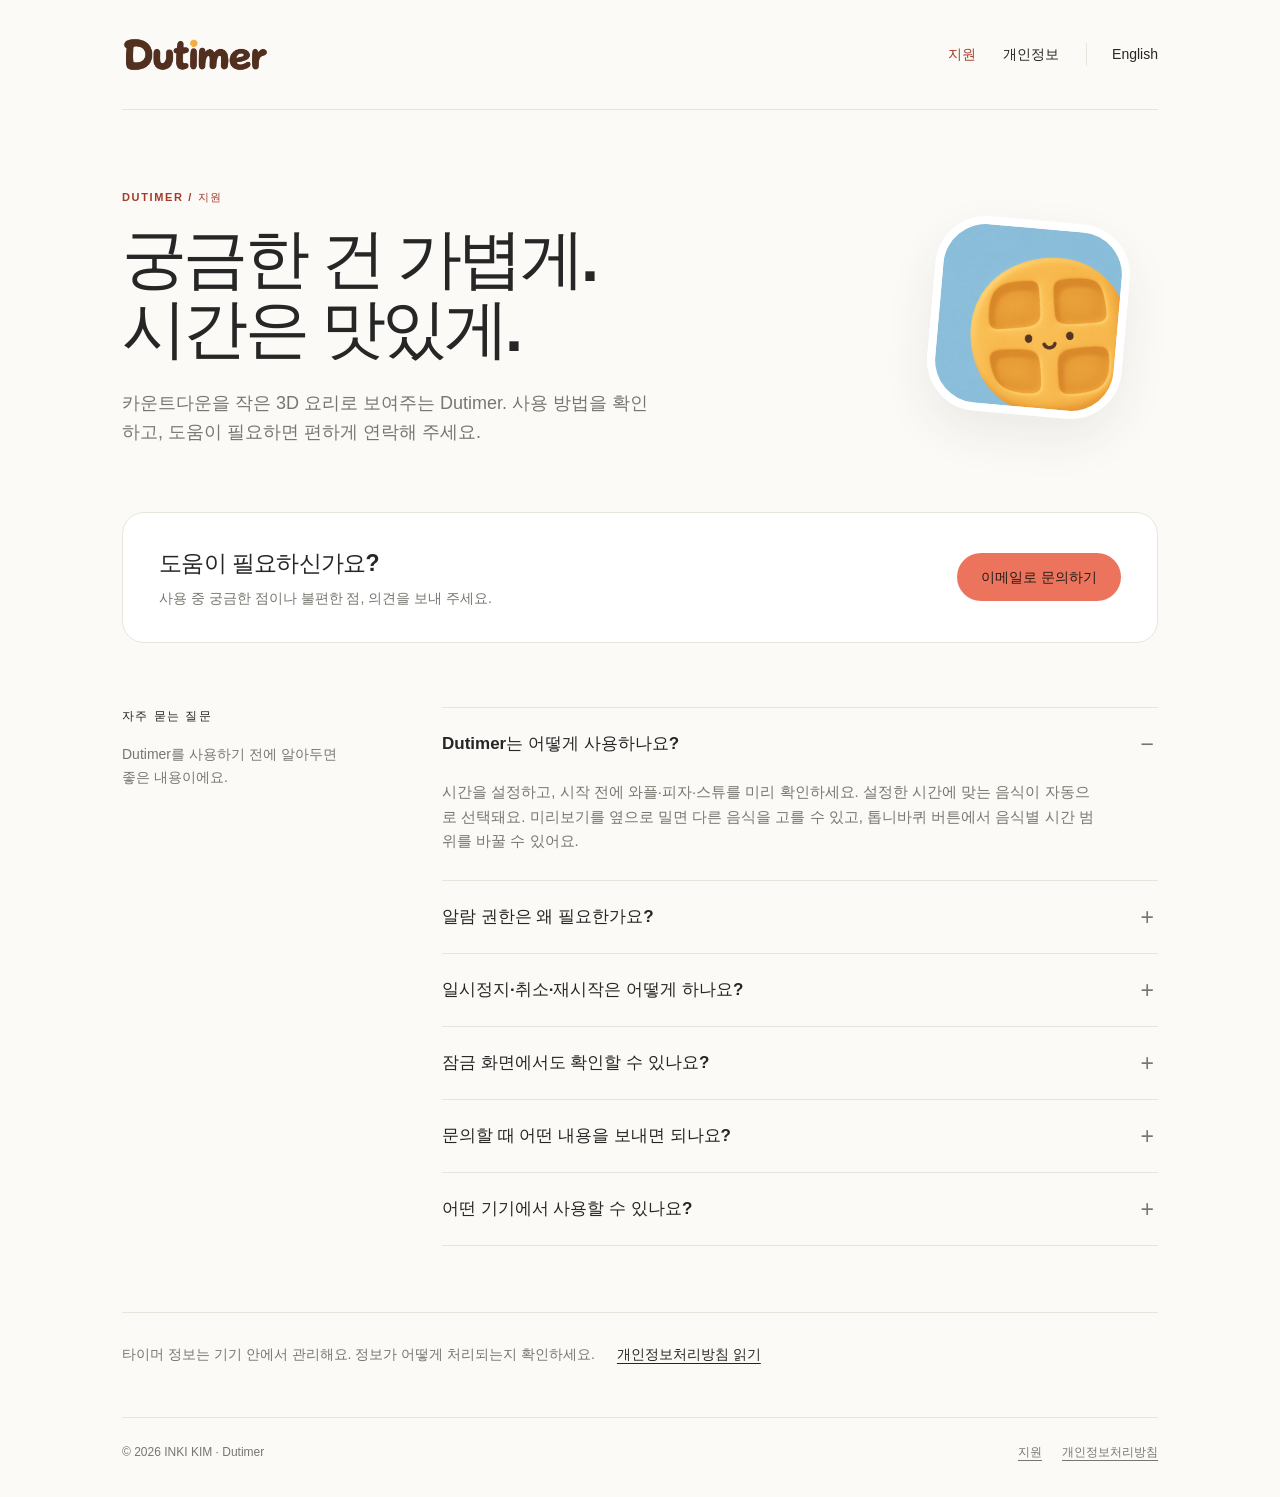
==== ko.html @ 81cfe1af "Publish Dutimer support and privacy site" ====
<!doctype html>
<html lang="ko"><head><meta charset="utf-8"><meta name="viewport" content="width=device-width, initial-scale=1"><meta name="color-scheme" content="light"><title>지원 · Dutimer</title><meta name="description" content="카운트다운을 작은 3D 요리로 보여주는 Dutimer. 사용 방법을 확인하고, 도움이 필요하면 편하게 연락해 주세요."><link rel="icon" type="image/png" href="icon.png"><link rel="stylesheet" href="styles.css"><link rel="alternate" hreflang="en" href="index.html"></head><body><a class="skip" href="#main">본문으로 바로가기</a><div class="shell"><header class="top"><a class="brand" href="ko.html" aria-label="Dutimer 지원"><img src="wordmark.png" width="504" height="121" alt="Dutimer"></a><nav class="nav" aria-label="주 메뉴"><a href="ko.html" aria-current="page">지원</a><a href="privacy-ko.html">개인정보</a><a class="lang" lang="en" href="index.html">English</a></nav></header><main id="main"><section class="hero"><div><p class="eyebrow">Dutimer / 지원</p><h1>궁금한 건 가볍게.<br>시간은 맛있게.</h1><p class="lead">카운트다운을 작은 3D 요리로 보여주는 Dutimer. 사용 방법을 확인하고, 도움이 필요하면 편하게 연락해 주세요.</p></div><div class="icon-wrap"><img src="icon.png" width="1024" height="1024" alt="Dutimer 와플 앱 아이콘"></div></section><section class="contact-card" aria-label="도움이 필요하신가요?"><div><h2>도움이 필요하신가요?</h2><p>사용 중 궁금한 점이나 불편한 점, 의견을 보내 주세요.</p></div><a class="email" href="mailto:dutimer.app@outlook.com?subject=Dutimer%20Support">이메일로 문의하기</a></section><section class="support-grid"><div><h2 class="section-label">자주 묻는 질문</h2><p class="side-note">Dutimer를 사용하기 전에 알아두면 좋은 내용이에요.</p></div><div class="questions"><details open><summary>Dutimer는 어떻게 사용하나요?</summary><p>시간을 설정하고, 시작 전에 와플·피자·스튜를 미리 확인하세요. 설정한 시간에 맞는 음식이 자동으로 선택돼요. 미리보기를 옆으로 밀면 다른 음식을 고를 수 있고, 톱니바퀴 버튼에서 음식별 시간 범위를 바꿀 수 있어요.</p></details><details><summary>알람 권한은 왜 필요한가요?</summary><p>타이머가 끝났을 때 Apple의 시스템 알람으로 알려드리기 위해 필요해요. 알람 권한이 있어야 타이머를 시작할 수 있어요. 권한을 거절했다면 기기의 설정에서 Dutimer의 알람을 허용한 뒤 앱으로 돌아오세요.</p></details><details><summary>일시정지·취소·재시작은 어떻게 하나요?</summary><p>실행 중 일시정지 버튼을 누르면 재개·취소·재시작 버튼이 나타나요. 재시작하면 같은 음식과 처음 설정한 시간으로 다시 시작해요. 타이머가 끝나면 완료 버튼으로 마칠 수 있어요.</p></details><details><summary>잠금 화면에서도 확인할 수 있나요?</summary><p>잠금 화면의 Live Activity에서 남은 시간을 확인하고 일시정지·재개·취소할 수 있어요. 직접 움직여 볼 수 있는 3D 음식 장면은 앱 안에서 제공돼요.</p></details><details><summary>문의할 때 어떤 내용을 보내면 되나요?</summary><p>Dutimer 버전, 기기 모델, iOS 또는 iPadOS 버전, 어떤 문제가 생겼는지 알려 주세요. 스크린샷은 선택 사항이에요. 문제와 관계없는 개인정보나 민감한 정보는 보내지 않아도 돼요.</p></details><details><summary>어떤 기기에서 사용할 수 있나요?</summary><p>iOS 또는 iPadOS 26 이상이 필요해요. 별도 계정이나 로그인은 필요하지 않아요.</p></details></div></section><aside class="privacy-note"><p>타이머 정보는 기기 안에서 관리해요. 정보가 어떻게 처리되는지 확인하세요.</p><a href="privacy-ko.html">개인정보처리방침 읽기</a></aside></main><footer class="footer"><span>© 2026 INKI KIM · Dutimer</span><div class="footer-links"><a href="ko.html">지원</a><a href="privacy-ko.html">개인정보처리방침</a></div></footer></div></body></html>
---- styles.css ----
:root{--ink:#252625;--muted:#77766f;--paper:#fbfaf7;--line:#e8e5dd;--coral:#ec745d;--accent:#a53a29;--white:#fff;--radius:22px;font-family:-apple-system,BlinkMacSystemFont,"Segoe UI",sans-serif;color:var(--ink);background:var(--paper);font-synthesis:none}*{box-sizing:border-box}body{margin:0;line-height:1.65}a{color:inherit;text-underline-offset:4px}a:hover{color:var(--accent)}a:focus-visible,summary:focus-visible{outline:3px solid var(--accent);outline-offset:5px;border-radius:3px}img{display:block;max-width:100%;height:auto}.skip{position:absolute;left:16px;top:-80px;background:white;padding:8px 14px;z-index:20}.skip:focus{top:12px}.shell{max-width:1100px;padding:0 32px;margin:auto}.top{min-height:110px;display:flex;align-items:center;justify-content:space-between;gap:24px;border-bottom:1px solid var(--line)}.brand img{width:147px;height:auto}.nav{display:flex;align-items:center;gap:27px;font-size:14px}.nav a{text-decoration:none}.nav a[aria-current=page]{color:var(--accent);font-weight:650}.lang{border-left:1px solid var(--line);padding-left:25px}.hero{display:grid;grid-template-columns:1fr 260px;align-items:center;gap:60px;padding:78px 0 64px}.eyebrow{font-size:11px;letter-spacing:.15em;text-transform:uppercase;color:var(--accent);font-weight:700;margin:0 0 18px}.hero h1{font-size:clamp(38px,5.7vw,65px);font-weight:600;letter-spacing:-.055em;line-height:1.08;margin:0 0 24px}.hero .lead{max-width:540px;font-size:18px;color:var(--muted);margin:0}.icon-wrap{justify-self:center;transform:rotate(5deg);border-radius:26%;overflow:hidden;width:195px;box-shadow:0 20px 48px #40392514;border:8px solid white}.contact-card{display:flex;justify-content:space-between;align-items:center;gap:30px;background:var(--white);border:1px solid var(--line);border-radius:var(--radius);padding:32px 36px;margin-bottom:64px}.contact-card h2{font-size:23px;font-weight:600;letter-spacing:-.03em;margin:0 0 4px}.contact-card p{margin:0;color:var(--muted);font-size:14px}.email{display:inline-flex;justify-content:center;align-items:center;flex-shrink:0;min-height:48px;background:var(--coral);color:#251c17;border-radius:100px;padding:11px 24px;font-size:14px;font-weight:650;text-decoration:none}.email:hover{background:#e9654e;color:#211612}.support-grid{display:grid;grid-template-columns:260px 1fr;gap:60px;padding-bottom:66px}.section-label{font-size:12px;letter-spacing:.12em;text-transform:uppercase;font-weight:650;margin:0 0 16px}.side-note{color:var(--muted);font-size:14px;margin:0;max-width:230px}.questions{border-top:1px solid var(--line)}details{border-bottom:1px solid var(--line);padding:0}summary{list-style:none;padding:22px 34px 22px 0;font-size:17px;font-weight:550;cursor:pointer;position:relative}summary::-webkit-details-marker{display:none}summary:after{content:'+';position:absolute;right:4px;top:18px;font-size:23px;font-weight:300;color:var(--muted)}details[open] summary:after{content:'−'}details p{font-size:15px;color:var(--muted);margin:0 0 23px;max-width:660px}details p:last-child{margin-bottom:26px}.privacy-note{display:flex;gap:22px;align-items:baseline;border-top:1px solid var(--line);padding:30px 0 50px;font-size:14px}.privacy-note p{margin:0;color:var(--muted)}.privacy-note a{white-space:nowrap}.footer{border-top:1px solid var(--line);display:flex;justify-content:space-between;gap:24px;padding:25px 0 35px;font-size:12px;color:var(--muted)}.footer-links{display:flex;gap:20px}.policy-head{padding:64px 0 36px;max-width:780px}.policy-head h1{font-size:clamp(36px,5vw,58px);letter-spacing:-.045em;line-height:1.1;margin:0 0 20px;font-weight:600}.policy-head .meta{font-size:13px;color:var(--muted)}.policy-layout{display:grid;grid-template-columns:200px 1fr;gap:58px;padding:15px 0 75px}.toc{font-size:13px;align-self:start;position:sticky;top:26px}.toc a{display:block;margin-bottom:13px;color:var(--muted);text-decoration:none}.toc a:hover{color:var(--accent)}.policy-body{max-width:730px}.policy-intro{font-size:18px;margin:0 0 36px}.policy-body section{scroll-margin-top:30px;margin:0 0 36px}.policy-body h2{font-size:21px;letter-spacing:-.025em;font-weight:600;margin:0 0 13px}.policy-body p,.policy-body li{font-size:15px;color:#5b5d57;margin:0 0 15px}.policy-body ul{padding-left:21px}.policy-body a{overflow-wrap:anywhere}.note{border-left:3px solid var(--coral);padding:2px 0 2px 19px;margin:24px 0 32px}.note p{margin:0}.email-address{overflow-wrap:anywhere}.contact-panel{border:1px solid var(--line);border-radius:16px;background:white;padding:24px}.contact-panel p:last-child{margin:0}@media(max-width:720px){.shell{padding:0 22px}.top{min-height:90px;gap:16px}.brand img{width:115px}.nav{gap:16px;font-size:12px}.lang{padding-left:16px}.hero{grid-template-columns:1fr 90px;gap:18px;padding:50px 0 38px}.hero h1{font-size:42px}.hero .lead{font-size:16px}.icon-wrap{width:84px;border:4px solid white;align-self:start;margin-top:32px}.contact-card{align-items:flex-start;flex-direction:column;padding:25px;gap:20px;margin-bottom:42px}.email{font-size:13px}.support-grid{grid-template-columns:1fr;gap:24px;padding-bottom:42px}.side-note{max-width:none}.privacy-note{flex-direction:column;gap:10px;padding-bottom:34px}.footer{flex-direction:column;gap:10px}.policy-head{padding:46px 0 23px}.policy-layout{grid-template-columns:1fr;gap:30px;padding-bottom:36px}.toc{position:static;display:flex;flex-wrap:wrap;gap:10px 18px;padding-bottom:14px;border-bottom:1px solid var(--line)}.toc a{margin:0}.policy-intro{font-size:17px}}@media(max-width:390px){.hero{grid-template-columns:1fr}.icon-wrap{display:none}.hero h1{font-size:40px}.nav{gap:10px}.lang{padding-left:10px}.brand img{width:106px}}@media(prefers-reduced-motion:reduce){*{scroll-behavior:auto!important}}
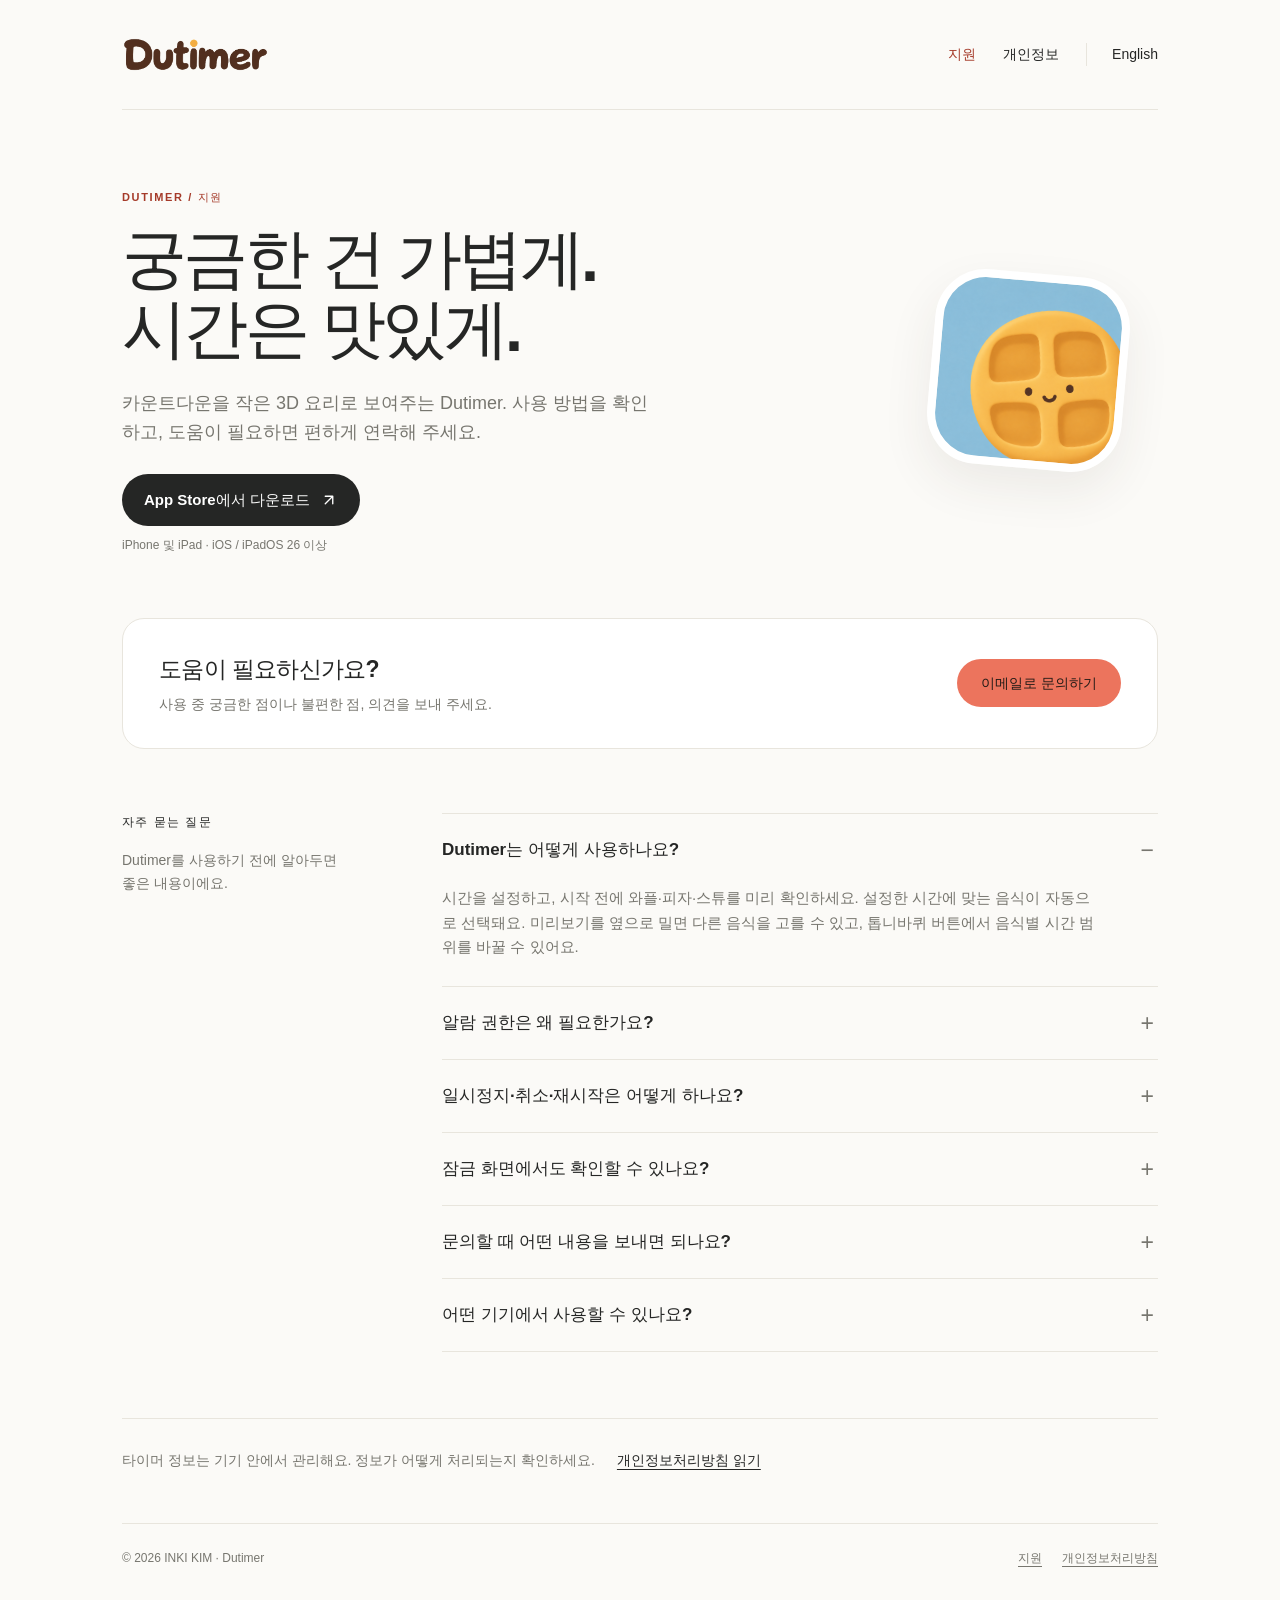
==== commit d466bf61: "Add App Store download buttons to English and Korean support pages" ====
--- a/ko.html
+++ b/ko.html
@@ -1,2 +1,2 @@
 <!doctype html>
-<html lang="ko"><head><meta charset="utf-8"><meta name="viewport" content="width=device-width, initial-scale=1"><meta name="color-scheme" content="light"><title>지원 · Dutimer</title><meta name="description" content="카운트다운을 작은 3D 요리로 보여주는 Dutimer. 사용 방법을 확인하고, 도움이 필요하면 편하게 연락해 주세요."><link rel="icon" type="image/png" href="icon.png"><link rel="stylesheet" href="styles.css"><link rel="alternate" hreflang="en" href="index.html"></head><body><a class="skip" href="#main">본문으로 바로가기</a><div class="shell"><header class="top"><a class="brand" href="ko.html" aria-label="Dutimer 지원"><img src="wordmark.png" width="504" height="121" alt="Dutimer"></a><nav class="nav" aria-label="주 메뉴"><a href="ko.html" aria-current="page">지원</a><a href="privacy-ko.html">개인정보</a><a class="lang" lang="en" href="index.html">English</a></nav></header><main id="main"><section class="hero"><div><p class="eyebrow">Dutimer / 지원</p><h1>궁금한 건 가볍게.<br>시간은 맛있게.</h1><p class="lead">카운트다운을 작은 3D 요리로 보여주는 Dutimer. 사용 방법을 확인하고, 도움이 필요하면 편하게 연락해 주세요.</p></div><div class="icon-wrap"><img src="icon.png" width="1024" height="1024" alt="Dutimer 와플 앱 아이콘"></div></section><section class="contact-card" aria-label="도움이 필요하신가요?"><div><h2>도움이 필요하신가요?</h2><p>사용 중 궁금한 점이나 불편한 점, 의견을 보내 주세요.</p></div><a class="email" href="mailto:dutimer.app@outlook.com?subject=Dutimer%20Support">이메일로 문의하기</a></section><section class="support-grid"><div><h2 class="section-label">자주 묻는 질문</h2><p class="side-note">Dutimer를 사용하기 전에 알아두면 좋은 내용이에요.</p></div><div class="questions"><details open><summary>Dutimer는 어떻게 사용하나요?</summary><p>시간을 설정하고, 시작 전에 와플·피자·스튜를 미리 확인하세요. 설정한 시간에 맞는 음식이 자동으로 선택돼요. 미리보기를 옆으로 밀면 다른 음식을 고를 수 있고, 톱니바퀴 버튼에서 음식별 시간 범위를 바꿀 수 있어요.</p></details><details><summary>알람 권한은 왜 필요한가요?</summary><p>타이머가 끝났을 때 Apple의 시스템 알람으로 알려드리기 위해 필요해요. 알람 권한이 있어야 타이머를 시작할 수 있어요. 권한을 거절했다면 기기의 설정에서 Dutimer의 알람을 허용한 뒤 앱으로 돌아오세요.</p></details><details><summary>일시정지·취소·재시작은 어떻게 하나요?</summary><p>실행 중 일시정지 버튼을 누르면 재개·취소·재시작 버튼이 나타나요. 재시작하면 같은 음식과 처음 설정한 시간으로 다시 시작해요. 타이머가 끝나면 완료 버튼으로 마칠 수 있어요.</p></details><details><summary>잠금 화면에서도 확인할 수 있나요?</summary><p>잠금 화면의 Live Activity에서 남은 시간을 확인하고 일시정지·재개·취소할 수 있어요. 직접 움직여 볼 수 있는 3D 음식 장면은 앱 안에서 제공돼요.</p></details><details><summary>문의할 때 어떤 내용을 보내면 되나요?</summary><p>Dutimer 버전, 기기 모델, iOS 또는 iPadOS 버전, 어떤 문제가 생겼는지 알려 주세요. 스크린샷은 선택 사항이에요. 문제와 관계없는 개인정보나 민감한 정보는 보내지 않아도 돼요.</p></details><details><summary>어떤 기기에서 사용할 수 있나요?</summary><p>iOS 또는 iPadOS 26 이상이 필요해요. 별도 계정이나 로그인은 필요하지 않아요.</p></details></div></section><aside class="privacy-note"><p>타이머 정보는 기기 안에서 관리해요. 정보가 어떻게 처리되는지 확인하세요.</p><a href="privacy-ko.html">개인정보처리방침 읽기</a></aside></main><footer class="footer"><span>© 2026 INKI KIM · Dutimer</span><div class="footer-links"><a href="ko.html">지원</a><a href="privacy-ko.html">개인정보처리방침</a></div></footer></div></body></html>
+<html lang="ko"><head><meta charset="utf-8"><meta name="viewport" content="width=device-width, initial-scale=1"><meta name="color-scheme" content="light"><title>지원 · Dutimer</title><meta name="description" content="카운트다운을 작은 3D 요리로 보여주는 Dutimer. 사용 방법을 확인하고, 도움이 필요하면 편하게 연락해 주세요."><link rel="icon" type="image/png" href="icon.png"><link rel="stylesheet" href="styles.css?v=download-1"><link rel="alternate" hreflang="en" href="index.html"></head><body><a class="skip" href="#main">본문으로 바로가기</a><div class="shell"><header class="top"><a class="brand" href="ko.html" aria-label="Dutimer 지원"><img src="wordmark.png" width="504" height="121" alt="Dutimer"></a><nav class="nav" aria-label="주 메뉴"><a href="ko.html" aria-current="page">지원</a><a href="privacy-ko.html">개인정보</a><a class="lang" lang="en" href="index.html">English</a></nav></header><main id="main"><section class="hero"><div><p class="eyebrow">Dutimer / 지원</p><h1>궁금한 건 가볍게.<br>시간은 맛있게.</h1><p class="lead">카운트다운을 작은 3D 요리로 보여주는 Dutimer. 사용 방법을 확인하고, 도움이 필요하면 편하게 연락해 주세요.</p><div class="app-download"><a class="app-store-link" href="https://apps.apple.com/kr/app/dutimer-%EB%93%80%ED%83%80%EC%9D%B4%EB%A8%B8/id6818948495" aria-label="App Store에서 Dutimer 다운로드"><span>App Store에서 다운로드</span><svg width="18" height="18" viewBox="0 0 24 24" fill="none" stroke="currentColor" stroke-width="1.8" stroke-linecap="round" stroke-linejoin="round" aria-hidden="true" focusable="false"><path d="M7 17 17 7M7 7h10v10"/></svg></a><p class="app-download-note">iPhone 및 iPad · iOS / iPadOS 26 이상</p></div></div><div class="icon-wrap"><img src="icon.png" width="1024" height="1024" alt="Dutimer 와플 앱 아이콘"></div></section><section class="contact-card" aria-label="도움이 필요하신가요?"><div><h2>도움이 필요하신가요?</h2><p>사용 중 궁금한 점이나 불편한 점, 의견을 보내 주세요.</p></div><a class="email" href="mailto:dutimer.app@outlook.com?subject=Dutimer%20Support">이메일로 문의하기</a></section><section class="support-grid"><div><h2 class="section-label">자주 묻는 질문</h2><p class="side-note">Dutimer를 사용하기 전에 알아두면 좋은 내용이에요.</p></div><div class="questions"><details open><summary>Dutimer는 어떻게 사용하나요?</summary><p>시간을 설정하고, 시작 전에 와플·피자·스튜를 미리 확인하세요. 설정한 시간에 맞는 음식이 자동으로 선택돼요. 미리보기를 옆으로 밀면 다른 음식을 고를 수 있고, 톱니바퀴 버튼에서 음식별 시간 범위를 바꿀 수 있어요.</p></details><details><summary>알람 권한은 왜 필요한가요?</summary><p>타이머가 끝났을 때 Apple의 시스템 알람으로 알려드리기 위해 필요해요. 알람 권한이 있어야 타이머를 시작할 수 있어요. 권한을 거절했다면 기기의 설정에서 Dutimer의 알람을 허용한 뒤 앱으로 돌아오세요.</p></details><details><summary>일시정지·취소·재시작은 어떻게 하나요?</summary><p>실행 중 일시정지 버튼을 누르면 재개·취소·재시작 버튼이 나타나요. 재시작하면 같은 음식과 처음 설정한 시간으로 다시 시작해요. 타이머가 끝나면 완료 버튼으로 마칠 수 있어요.</p></details><details><summary>잠금 화면에서도 확인할 수 있나요?</summary><p>잠금 화면의 Live Activity에서 남은 시간을 확인하고 일시정지·재개·취소할 수 있어요. 직접 움직여 볼 수 있는 3D 음식 장면은 앱 안에서 제공돼요.</p></details><details><summary>문의할 때 어떤 내용을 보내면 되나요?</summary><p>Dutimer 버전, 기기 모델, iOS 또는 iPadOS 버전, 어떤 문제가 생겼는지 알려 주세요. 스크린샷은 선택 사항이에요. 문제와 관계없는 개인정보나 민감한 정보는 보내지 않아도 돼요.</p></details><details><summary>어떤 기기에서 사용할 수 있나요?</summary><p>iOS 또는 iPadOS 26 이상이 필요해요. 별도 계정이나 로그인은 필요하지 않아요.</p></details></div></section><aside class="privacy-note"><p>타이머 정보는 기기 안에서 관리해요. 정보가 어떻게 처리되는지 확인하세요.</p><a href="privacy-ko.html">개인정보처리방침 읽기</a></aside></main><footer class="footer"><span>© 2026 INKI KIM · Dutimer</span><div class="footer-links"><a href="ko.html">지원</a><a href="privacy-ko.html">개인정보처리방침</a></div></footer></div></body></html>
--- a/styles.css
+++ b/styles.css
@@ -1 +1,3 @@
 :root{--ink:#252625;--muted:#77766f;--paper:#fbfaf7;--line:#e8e5dd;--coral:#ec745d;--accent:#a53a29;--white:#fff;--radius:22px;font-family:-apple-system,BlinkMacSystemFont,"Segoe UI",sans-serif;color:var(--ink);background:var(--paper);font-synthesis:none}*{box-sizing:border-box}body{margin:0;line-height:1.65}a{color:inherit;text-underline-offset:4px}a:hover{color:var(--accent)}a:focus-visible,summary:focus-visible{outline:3px solid var(--accent);outline-offset:5px;border-radius:3px}img{display:block;max-width:100%;height:auto}.skip{position:absolute;left:16px;top:-80px;background:white;padding:8px 14px;z-index:20}.skip:focus{top:12px}.shell{max-width:1100px;padding:0 32px;margin:auto}.top{min-height:110px;display:flex;align-items:center;justify-content:space-between;gap:24px;border-bottom:1px solid var(--line)}.brand img{width:147px;height:auto}.nav{display:flex;align-items:center;gap:27px;font-size:14px}.nav a{text-decoration:none}.nav a[aria-current=page]{color:var(--accent);font-weight:650}.lang{border-left:1px solid var(--line);padding-left:25px}.hero{display:grid;grid-template-columns:1fr 260px;align-items:center;gap:60px;padding:78px 0 64px}.eyebrow{font-size:11px;letter-spacing:.15em;text-transform:uppercase;color:var(--accent);font-weight:700;margin:0 0 18px}.hero h1{font-size:clamp(38px,5.7vw,65px);font-weight:600;letter-spacing:-.055em;line-height:1.08;margin:0 0 24px}.hero .lead{max-width:540px;font-size:18px;color:var(--muted);margin:0}.icon-wrap{justify-self:center;transform:rotate(5deg);border-radius:26%;overflow:hidden;width:195px;box-shadow:0 20px 48px #40392514;border:8px solid white}.contact-card{display:flex;justify-content:space-between;align-items:center;gap:30px;background:var(--white);border:1px solid var(--line);border-radius:var(--radius);padding:32px 36px;margin-bottom:64px}.contact-card h2{font-size:23px;font-weight:600;letter-spacing:-.03em;margin:0 0 4px}.contact-card p{margin:0;color:var(--muted);font-size:14px}.email{display:inline-flex;justify-content:center;align-items:center;flex-shrink:0;min-height:48px;background:var(--coral);color:#251c17;border-radius:100px;padding:11px 24px;font-size:14px;font-weight:650;text-decoration:none}.email:hover{background:#e9654e;color:#211612}.support-grid{display:grid;grid-template-columns:260px 1fr;gap:60px;padding-bottom:66px}.section-label{font-size:12px;letter-spacing:.12em;text-transform:uppercase;font-weight:650;margin:0 0 16px}.side-note{color:var(--muted);font-size:14px;margin:0;max-width:230px}.questions{border-top:1px solid var(--line)}details{border-bottom:1px solid var(--line);padding:0}summary{list-style:none;padding:22px 34px 22px 0;font-size:17px;font-weight:550;cursor:pointer;position:relative}summary::-webkit-details-marker{display:none}summary:after{content:'+';position:absolute;right:4px;top:18px;font-size:23px;font-weight:300;color:var(--muted)}details[open] summary:after{content:'−'}details p{font-size:15px;color:var(--muted);margin:0 0 23px;max-width:660px}details p:last-child{margin-bottom:26px}.privacy-note{display:flex;gap:22px;align-items:baseline;border-top:1px solid var(--line);padding:30px 0 50px;font-size:14px}.privacy-note p{margin:0;color:var(--muted)}.privacy-note a{white-space:nowrap}.footer{border-top:1px solid var(--line);display:flex;justify-content:space-between;gap:24px;padding:25px 0 35px;font-size:12px;color:var(--muted)}.footer-links{display:flex;gap:20px}.policy-head{padding:64px 0 36px;max-width:780px}.policy-head h1{font-size:clamp(36px,5vw,58px);letter-spacing:-.045em;line-height:1.1;margin:0 0 20px;font-weight:600}.policy-head .meta{font-size:13px;color:var(--muted)}.policy-layout{display:grid;grid-template-columns:200px 1fr;gap:58px;padding:15px 0 75px}.toc{font-size:13px;align-self:start;position:sticky;top:26px}.toc a{display:block;margin-bottom:13px;color:var(--muted);text-decoration:none}.toc a:hover{color:var(--accent)}.policy-body{max-width:730px}.policy-intro{font-size:18px;margin:0 0 36px}.policy-body section{scroll-margin-top:30px;margin:0 0 36px}.policy-body h2{font-size:21px;letter-spacing:-.025em;font-weight:600;margin:0 0 13px}.policy-body p,.policy-body li{font-size:15px;color:#5b5d57;margin:0 0 15px}.policy-body ul{padding-left:21px}.policy-body a{overflow-wrap:anywhere}.note{border-left:3px solid var(--coral);padding:2px 0 2px 19px;margin:24px 0 32px}.note p{margin:0}.email-address{overflow-wrap:anywhere}.contact-panel{border:1px solid var(--line);border-radius:16px;background:white;padding:24px}.contact-panel p:last-child{margin:0}@media(max-width:720px){.shell{padding:0 22px}.top{min-height:90px;gap:16px}.brand img{width:115px}.nav{gap:16px;font-size:12px}.lang{padding-left:16px}.hero{grid-template-columns:1fr 90px;gap:18px;padding:50px 0 38px}.hero h1{font-size:42px}.hero .lead{font-size:16px}.icon-wrap{width:84px;border:4px solid white;align-self:start;margin-top:32px}.contact-card{align-items:flex-start;flex-direction:column;padding:25px;gap:20px;margin-bottom:42px}.email{font-size:13px}.support-grid{grid-template-columns:1fr;gap:24px;padding-bottom:42px}.side-note{max-width:none}.privacy-note{flex-direction:column;gap:10px;padding-bottom:34px}.footer{flex-direction:column;gap:10px}.policy-head{padding:46px 0 23px}.policy-layout{grid-template-columns:1fr;gap:30px;padding-bottom:36px}.toc{position:static;display:flex;flex-wrap:wrap;gap:10px 18px;padding-bottom:14px;border-bottom:1px solid var(--line)}.toc a{margin:0}.policy-intro{font-size:17px}}@media(max-width:390px){.hero{grid-template-columns:1fr}.icon-wrap{display:none}.hero h1{font-size:40px}.nav{gap:10px}.lang{padding-left:10px}.brand img{width:106px}}@media(prefers-reduced-motion:reduce){*{scroll-behavior:auto!important}}
+
+.app-download{margin-top:26px}.app-store-link{display:inline-flex;align-items:center;justify-content:center;gap:10px;max-width:100%;min-height:52px;padding:14px 22px;border-radius:100px;background:var(--ink);color:var(--white);font-size:15px;font-weight:650;line-height:1.35;text-align:center;text-decoration:none}.app-store-link:hover{background:var(--accent);color:var(--white)}.app-store-link svg{flex:0 0 auto}.app-download-note{margin:10px 0 0;color:var(--muted);font-size:12px;line-height:1.5}@media(max-width:720px){.app-store-link{font-size:14px;padding:13px 18px}}
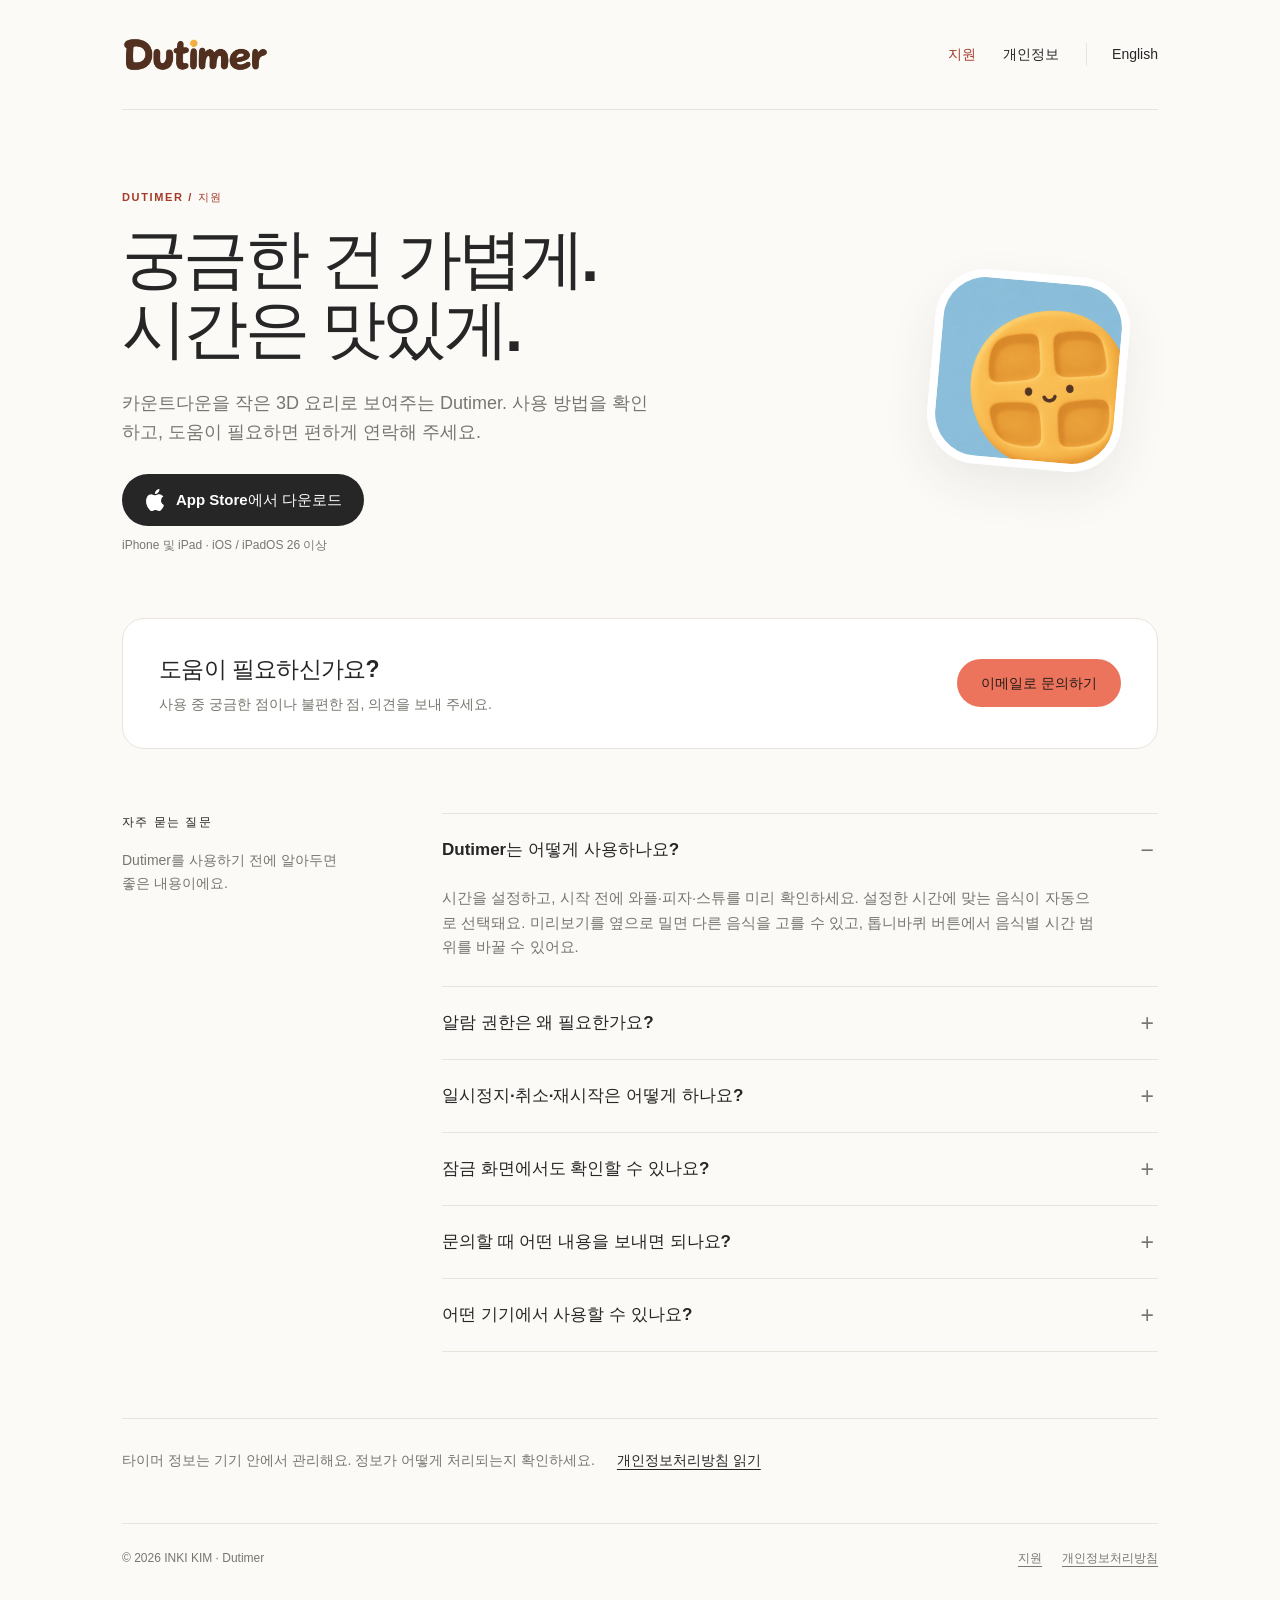
==== commit 8f33e57c: "Add white Apple logo and declare English as default website language" ====
--- a/ko.html
+++ b/ko.html
@@ -1,2 +1,2 @@
 <!doctype html>
-<html lang="ko"><head><meta charset="utf-8"><meta name="viewport" content="width=device-width, initial-scale=1"><meta name="color-scheme" content="light"><title>지원 · Dutimer</title><meta name="description" content="카운트다운을 작은 3D 요리로 보여주는 Dutimer. 사용 방법을 확인하고, 도움이 필요하면 편하게 연락해 주세요."><link rel="icon" type="image/png" href="icon.png"><link rel="stylesheet" href="styles.css?v=download-1"><link rel="alternate" hreflang="en" href="index.html"></head><body><a class="skip" href="#main">본문으로 바로가기</a><div class="shell"><header class="top"><a class="brand" href="ko.html" aria-label="Dutimer 지원"><img src="wordmark.png" width="504" height="121" alt="Dutimer"></a><nav class="nav" aria-label="주 메뉴"><a href="ko.html" aria-current="page">지원</a><a href="privacy-ko.html">개인정보</a><a class="lang" lang="en" href="index.html">English</a></nav></header><main id="main"><section class="hero"><div><p class="eyebrow">Dutimer / 지원</p><h1>궁금한 건 가볍게.<br>시간은 맛있게.</h1><p class="lead">카운트다운을 작은 3D 요리로 보여주는 Dutimer. 사용 방법을 확인하고, 도움이 필요하면 편하게 연락해 주세요.</p><div class="app-download"><a class="app-store-link" href="https://apps.apple.com/kr/app/dutimer-%EB%93%80%ED%83%80%EC%9D%B4%EB%A8%B8/id6818948495" aria-label="App Store에서 Dutimer 다운로드"><span>App Store에서 다운로드</span><svg width="18" height="18" viewBox="0 0 24 24" fill="none" stroke="currentColor" stroke-width="1.8" stroke-linecap="round" stroke-linejoin="round" aria-hidden="true" focusable="false"><path d="M7 17 17 7M7 7h10v10"/></svg></a><p class="app-download-note">iPhone 및 iPad · iOS / iPadOS 26 이상</p></div></div><div class="icon-wrap"><img src="icon.png" width="1024" height="1024" alt="Dutimer 와플 앱 아이콘"></div></section><section class="contact-card" aria-label="도움이 필요하신가요?"><div><h2>도움이 필요하신가요?</h2><p>사용 중 궁금한 점이나 불편한 점, 의견을 보내 주세요.</p></div><a class="email" href="mailto:dutimer.app@outlook.com?subject=Dutimer%20Support">이메일로 문의하기</a></section><section class="support-grid"><div><h2 class="section-label">자주 묻는 질문</h2><p class="side-note">Dutimer를 사용하기 전에 알아두면 좋은 내용이에요.</p></div><div class="questions"><details open><summary>Dutimer는 어떻게 사용하나요?</summary><p>시간을 설정하고, 시작 전에 와플·피자·스튜를 미리 확인하세요. 설정한 시간에 맞는 음식이 자동으로 선택돼요. 미리보기를 옆으로 밀면 다른 음식을 고를 수 있고, 톱니바퀴 버튼에서 음식별 시간 범위를 바꿀 수 있어요.</p></details><details><summary>알람 권한은 왜 필요한가요?</summary><p>타이머가 끝났을 때 Apple의 시스템 알람으로 알려드리기 위해 필요해요. 알람 권한이 있어야 타이머를 시작할 수 있어요. 권한을 거절했다면 기기의 설정에서 Dutimer의 알람을 허용한 뒤 앱으로 돌아오세요.</p></details><details><summary>일시정지·취소·재시작은 어떻게 하나요?</summary><p>실행 중 일시정지 버튼을 누르면 재개·취소·재시작 버튼이 나타나요. 재시작하면 같은 음식과 처음 설정한 시간으로 다시 시작해요. 타이머가 끝나면 완료 버튼으로 마칠 수 있어요.</p></details><details><summary>잠금 화면에서도 확인할 수 있나요?</summary><p>잠금 화면의 Live Activity에서 남은 시간을 확인하고 일시정지·재개·취소할 수 있어요. 직접 움직여 볼 수 있는 3D 음식 장면은 앱 안에서 제공돼요.</p></details><details><summary>문의할 때 어떤 내용을 보내면 되나요?</summary><p>Dutimer 버전, 기기 모델, iOS 또는 iPadOS 버전, 어떤 문제가 생겼는지 알려 주세요. 스크린샷은 선택 사항이에요. 문제와 관계없는 개인정보나 민감한 정보는 보내지 않아도 돼요.</p></details><details><summary>어떤 기기에서 사용할 수 있나요?</summary><p>iOS 또는 iPadOS 26 이상이 필요해요. 별도 계정이나 로그인은 필요하지 않아요.</p></details></div></section><aside class="privacy-note"><p>타이머 정보는 기기 안에서 관리해요. 정보가 어떻게 처리되는지 확인하세요.</p><a href="privacy-ko.html">개인정보처리방침 읽기</a></aside></main><footer class="footer"><span>© 2026 INKI KIM · Dutimer</span><div class="footer-links"><a href="ko.html">지원</a><a href="privacy-ko.html">개인정보처리방침</a></div></footer></div></body></html>
+<html lang="ko"><head><meta charset="utf-8"><meta name="viewport" content="width=device-width, initial-scale=1"><meta name="color-scheme" content="light"><title>지원 · Dutimer</title><meta name="description" content="카운트다운을 작은 3D 요리로 보여주는 Dutimer. 사용 방법을 확인하고, 도움이 필요하면 편하게 연락해 주세요."><link rel="icon" type="image/png" href="icon.png"><link rel="stylesheet" href="styles.css?v=download-2"><link rel="alternate" hreflang="x-default" href="https://kiminki91041463.github.io/dutimer-site/"><link rel="alternate" hreflang="en" href="index.html"></head><body><a class="skip" href="#main">본문으로 바로가기</a><div class="shell"><header class="top"><a class="brand" href="ko.html" aria-label="Dutimer 지원"><img src="wordmark.png" width="504" height="121" alt="Dutimer"></a><nav class="nav" aria-label="주 메뉴"><a href="ko.html" aria-current="page">지원</a><a href="privacy-ko.html">개인정보</a><a class="lang" lang="en" href="index.html">English</a></nav></header><main id="main"><section class="hero"><div><p class="eyebrow">Dutimer / 지원</p><h1>궁금한 건 가볍게.<br>시간은 맛있게.</h1><p class="lead">카운트다운을 작은 3D 요리로 보여주는 Dutimer. 사용 방법을 확인하고, 도움이 필요하면 편하게 연락해 주세요.</p><div class="app-download"><a class="app-store-link" href="https://apps.apple.com/kr/app/dutimer-%EB%93%80%ED%83%80%EC%9D%B4%EB%A8%B8/id6818948495" aria-label="App Store에서 Dutimer 다운로드"><!-- Apple icon: Bootstrap Icons, MIT; see THIRD_PARTY_NOTICES.txt. --><svg class="app-store-logo" width="22" height="22" viewBox="0 0 16 16" fill="#fff" aria-hidden="true" focusable="false"><path d="M11.182.008C11.148-.03 9.923.023 8.857 1.18c-1.066 1.156-.902 2.482-.878 2.516s1.52.087 2.475-1.258.762-2.391.728-2.43m3.314 11.733c-.048-.096-2.325-1.234-2.113-3.422s1.675-2.789 1.698-2.854-.597-.79-1.254-1.157a3.7 3.7 0 0 0-1.563-.434c-.108-.003-.483-.095-1.254.116-.508.139-1.653.589-1.968.607-.316.018-1.256-.522-2.267-.665-.647-.125-1.333.131-1.824.328-.49.196-1.422.754-2.074 2.237-.652 1.482-.311 3.83-.067 4.56s.625 1.924 1.273 2.796c.576.984 1.34 1.667 1.659 1.899s1.219.386 1.843.067c.502-.308 1.408-.485 1.766-.472.357.013 1.061.154 1.782.539.571.197 1.111.115 1.652-.105.541-.221 1.324-1.059 2.238-2.758q.52-1.185.473-1.282"/></svg><span>App Store에서 다운로드</span></a><p class="app-download-note">iPhone 및 iPad · iOS / iPadOS 26 이상</p></div></div><div class="icon-wrap"><img src="icon.png" width="1024" height="1024" alt="Dutimer 와플 앱 아이콘"></div></section><section class="contact-card" aria-label="도움이 필요하신가요?"><div><h2>도움이 필요하신가요?</h2><p>사용 중 궁금한 점이나 불편한 점, 의견을 보내 주세요.</p></div><a class="email" href="mailto:dutimer.app@outlook.com?subject=Dutimer%20Support">이메일로 문의하기</a></section><section class="support-grid"><div><h2 class="section-label">자주 묻는 질문</h2><p class="side-note">Dutimer를 사용하기 전에 알아두면 좋은 내용이에요.</p></div><div class="questions"><details open><summary>Dutimer는 어떻게 사용하나요?</summary><p>시간을 설정하고, 시작 전에 와플·피자·스튜를 미리 확인하세요. 설정한 시간에 맞는 음식이 자동으로 선택돼요. 미리보기를 옆으로 밀면 다른 음식을 고를 수 있고, 톱니바퀴 버튼에서 음식별 시간 범위를 바꿀 수 있어요.</p></details><details><summary>알람 권한은 왜 필요한가요?</summary><p>타이머가 끝났을 때 Apple의 시스템 알람으로 알려드리기 위해 필요해요. 알람 권한이 있어야 타이머를 시작할 수 있어요. 권한을 거절했다면 기기의 설정에서 Dutimer의 알람을 허용한 뒤 앱으로 돌아오세요.</p></details><details><summary>일시정지·취소·재시작은 어떻게 하나요?</summary><p>실행 중 일시정지 버튼을 누르면 재개·취소·재시작 버튼이 나타나요. 재시작하면 같은 음식과 처음 설정한 시간으로 다시 시작해요. 타이머가 끝나면 완료 버튼으로 마칠 수 있어요.</p></details><details><summary>잠금 화면에서도 확인할 수 있나요?</summary><p>잠금 화면의 Live Activity에서 남은 시간을 확인하고 일시정지·재개·취소할 수 있어요. 직접 움직여 볼 수 있는 3D 음식 장면은 앱 안에서 제공돼요.</p></details><details><summary>문의할 때 어떤 내용을 보내면 되나요?</summary><p>Dutimer 버전, 기기 모델, iOS 또는 iPadOS 버전, 어떤 문제가 생겼는지 알려 주세요. 스크린샷은 선택 사항이에요. 문제와 관계없는 개인정보나 민감한 정보는 보내지 않아도 돼요.</p></details><details><summary>어떤 기기에서 사용할 수 있나요?</summary><p>iOS 또는 iPadOS 26 이상이 필요해요. 별도 계정이나 로그인은 필요하지 않아요.</p></details></div></section><aside class="privacy-note"><p>타이머 정보는 기기 안에서 관리해요. 정보가 어떻게 처리되는지 확인하세요.</p><a href="privacy-ko.html">개인정보처리방침 읽기</a></aside></main><footer class="footer"><span>© 2026 INKI KIM · Dutimer</span><div class="footer-links"><a href="ko.html">지원</a><a href="privacy-ko.html">개인정보처리방침</a></div></footer></div></body></html>
--- a/styles.css
+++ b/styles.css
@@ -1,3 +1,3 @@
 :root{--ink:#252625;--muted:#77766f;--paper:#fbfaf7;--line:#e8e5dd;--coral:#ec745d;--accent:#a53a29;--white:#fff;--radius:22px;font-family:-apple-system,BlinkMacSystemFont,"Segoe UI",sans-serif;color:var(--ink);background:var(--paper);font-synthesis:none}*{box-sizing:border-box}body{margin:0;line-height:1.65}a{color:inherit;text-underline-offset:4px}a:hover{color:var(--accent)}a:focus-visible,summary:focus-visible{outline:3px solid var(--accent);outline-offset:5px;border-radius:3px}img{display:block;max-width:100%;height:auto}.skip{position:absolute;left:16px;top:-80px;background:white;padding:8px 14px;z-index:20}.skip:focus{top:12px}.shell{max-width:1100px;padding:0 32px;margin:auto}.top{min-height:110px;display:flex;align-items:center;justify-content:space-between;gap:24px;border-bottom:1px solid var(--line)}.brand img{width:147px;height:auto}.nav{display:flex;align-items:center;gap:27px;font-size:14px}.nav a{text-decoration:none}.nav a[aria-current=page]{color:var(--accent);font-weight:650}.lang{border-left:1px solid var(--line);padding-left:25px}.hero{display:grid;grid-template-columns:1fr 260px;align-items:center;gap:60px;padding:78px 0 64px}.eyebrow{font-size:11px;letter-spacing:.15em;text-transform:uppercase;color:var(--accent);font-weight:700;margin:0 0 18px}.hero h1{font-size:clamp(38px,5.7vw,65px);font-weight:600;letter-spacing:-.055em;line-height:1.08;margin:0 0 24px}.hero .lead{max-width:540px;font-size:18px;color:var(--muted);margin:0}.icon-wrap{justify-self:center;transform:rotate(5deg);border-radius:26%;overflow:hidden;width:195px;box-shadow:0 20px 48px #40392514;border:8px solid white}.contact-card{display:flex;justify-content:space-between;align-items:center;gap:30px;background:var(--white);border:1px solid var(--line);border-radius:var(--radius);padding:32px 36px;margin-bottom:64px}.contact-card h2{font-size:23px;font-weight:600;letter-spacing:-.03em;margin:0 0 4px}.contact-card p{margin:0;color:var(--muted);font-size:14px}.email{display:inline-flex;justify-content:center;align-items:center;flex-shrink:0;min-height:48px;background:var(--coral);color:#251c17;border-radius:100px;padding:11px 24px;font-size:14px;font-weight:650;text-decoration:none}.email:hover{background:#e9654e;color:#211612}.support-grid{display:grid;grid-template-columns:260px 1fr;gap:60px;padding-bottom:66px}.section-label{font-size:12px;letter-spacing:.12em;text-transform:uppercase;font-weight:650;margin:0 0 16px}.side-note{color:var(--muted);font-size:14px;margin:0;max-width:230px}.questions{border-top:1px solid var(--line)}details{border-bottom:1px solid var(--line);padding:0}summary{list-style:none;padding:22px 34px 22px 0;font-size:17px;font-weight:550;cursor:pointer;position:relative}summary::-webkit-details-marker{display:none}summary:after{content:'+';position:absolute;right:4px;top:18px;font-size:23px;font-weight:300;color:var(--muted)}details[open] summary:after{content:'−'}details p{font-size:15px;color:var(--muted);margin:0 0 23px;max-width:660px}details p:last-child{margin-bottom:26px}.privacy-note{display:flex;gap:22px;align-items:baseline;border-top:1px solid var(--line);padding:30px 0 50px;font-size:14px}.privacy-note p{margin:0;color:var(--muted)}.privacy-note a{white-space:nowrap}.footer{border-top:1px solid var(--line);display:flex;justify-content:space-between;gap:24px;padding:25px 0 35px;font-size:12px;color:var(--muted)}.footer-links{display:flex;gap:20px}.policy-head{padding:64px 0 36px;max-width:780px}.policy-head h1{font-size:clamp(36px,5vw,58px);letter-spacing:-.045em;line-height:1.1;margin:0 0 20px;font-weight:600}.policy-head .meta{font-size:13px;color:var(--muted)}.policy-layout{display:grid;grid-template-columns:200px 1fr;gap:58px;padding:15px 0 75px}.toc{font-size:13px;align-self:start;position:sticky;top:26px}.toc a{display:block;margin-bottom:13px;color:var(--muted);text-decoration:none}.toc a:hover{color:var(--accent)}.policy-body{max-width:730px}.policy-intro{font-size:18px;margin:0 0 36px}.policy-body section{scroll-margin-top:30px;margin:0 0 36px}.policy-body h2{font-size:21px;letter-spacing:-.025em;font-weight:600;margin:0 0 13px}.policy-body p,.policy-body li{font-size:15px;color:#5b5d57;margin:0 0 15px}.policy-body ul{padding-left:21px}.policy-body a{overflow-wrap:anywhere}.note{border-left:3px solid var(--coral);padding:2px 0 2px 19px;margin:24px 0 32px}.note p{margin:0}.email-address{overflow-wrap:anywhere}.contact-panel{border:1px solid var(--line);border-radius:16px;background:white;padding:24px}.contact-panel p:last-child{margin:0}@media(max-width:720px){.shell{padding:0 22px}.top{min-height:90px;gap:16px}.brand img{width:115px}.nav{gap:16px;font-size:12px}.lang{padding-left:16px}.hero{grid-template-columns:1fr 90px;gap:18px;padding:50px 0 38px}.hero h1{font-size:42px}.hero .lead{font-size:16px}.icon-wrap{width:84px;border:4px solid white;align-self:start;margin-top:32px}.contact-card{align-items:flex-start;flex-direction:column;padding:25px;gap:20px;margin-bottom:42px}.email{font-size:13px}.support-grid{grid-template-columns:1fr;gap:24px;padding-bottom:42px}.side-note{max-width:none}.privacy-note{flex-direction:column;gap:10px;padding-bottom:34px}.footer{flex-direction:column;gap:10px}.policy-head{padding:46px 0 23px}.policy-layout{grid-template-columns:1fr;gap:30px;padding-bottom:36px}.toc{position:static;display:flex;flex-wrap:wrap;gap:10px 18px;padding-bottom:14px;border-bottom:1px solid var(--line)}.toc a{margin:0}.policy-intro{font-size:17px}}@media(max-width:390px){.hero{grid-template-columns:1fr}.icon-wrap{display:none}.hero h1{font-size:40px}.nav{gap:10px}.lang{padding-left:10px}.brand img{width:106px}}@media(prefers-reduced-motion:reduce){*{scroll-behavior:auto!important}}
 
-.app-download{margin-top:26px}.app-store-link{display:inline-flex;align-items:center;justify-content:center;gap:10px;max-width:100%;min-height:52px;padding:14px 22px;border-radius:100px;background:var(--ink);color:var(--white);font-size:15px;font-weight:650;line-height:1.35;text-align:center;text-decoration:none}.app-store-link:hover{background:var(--accent);color:var(--white)}.app-store-link svg{flex:0 0 auto}.app-download-note{margin:10px 0 0;color:var(--muted);font-size:12px;line-height:1.5}@media(max-width:720px){.app-store-link{font-size:14px;padding:13px 18px}}
+.app-download{margin-top:26px}.app-store-link{display:inline-flex;align-items:center;justify-content:center;gap:10px;max-width:100%;min-height:52px;padding:14px 22px;border-radius:100px;background:var(--ink);color:var(--white);font-size:15px;font-weight:650;line-height:1.35;text-align:center;text-decoration:none}.app-store-link:hover{background:var(--accent);color:var(--white)}.app-store-link svg{flex:0 0 auto}.app-store-logo{fill:#fff}.app-download-note{margin:10px 0 0;color:var(--muted);font-size:12px;line-height:1.5}@media(max-width:720px){.app-store-link{font-size:13px;padding:13px 18px}}
